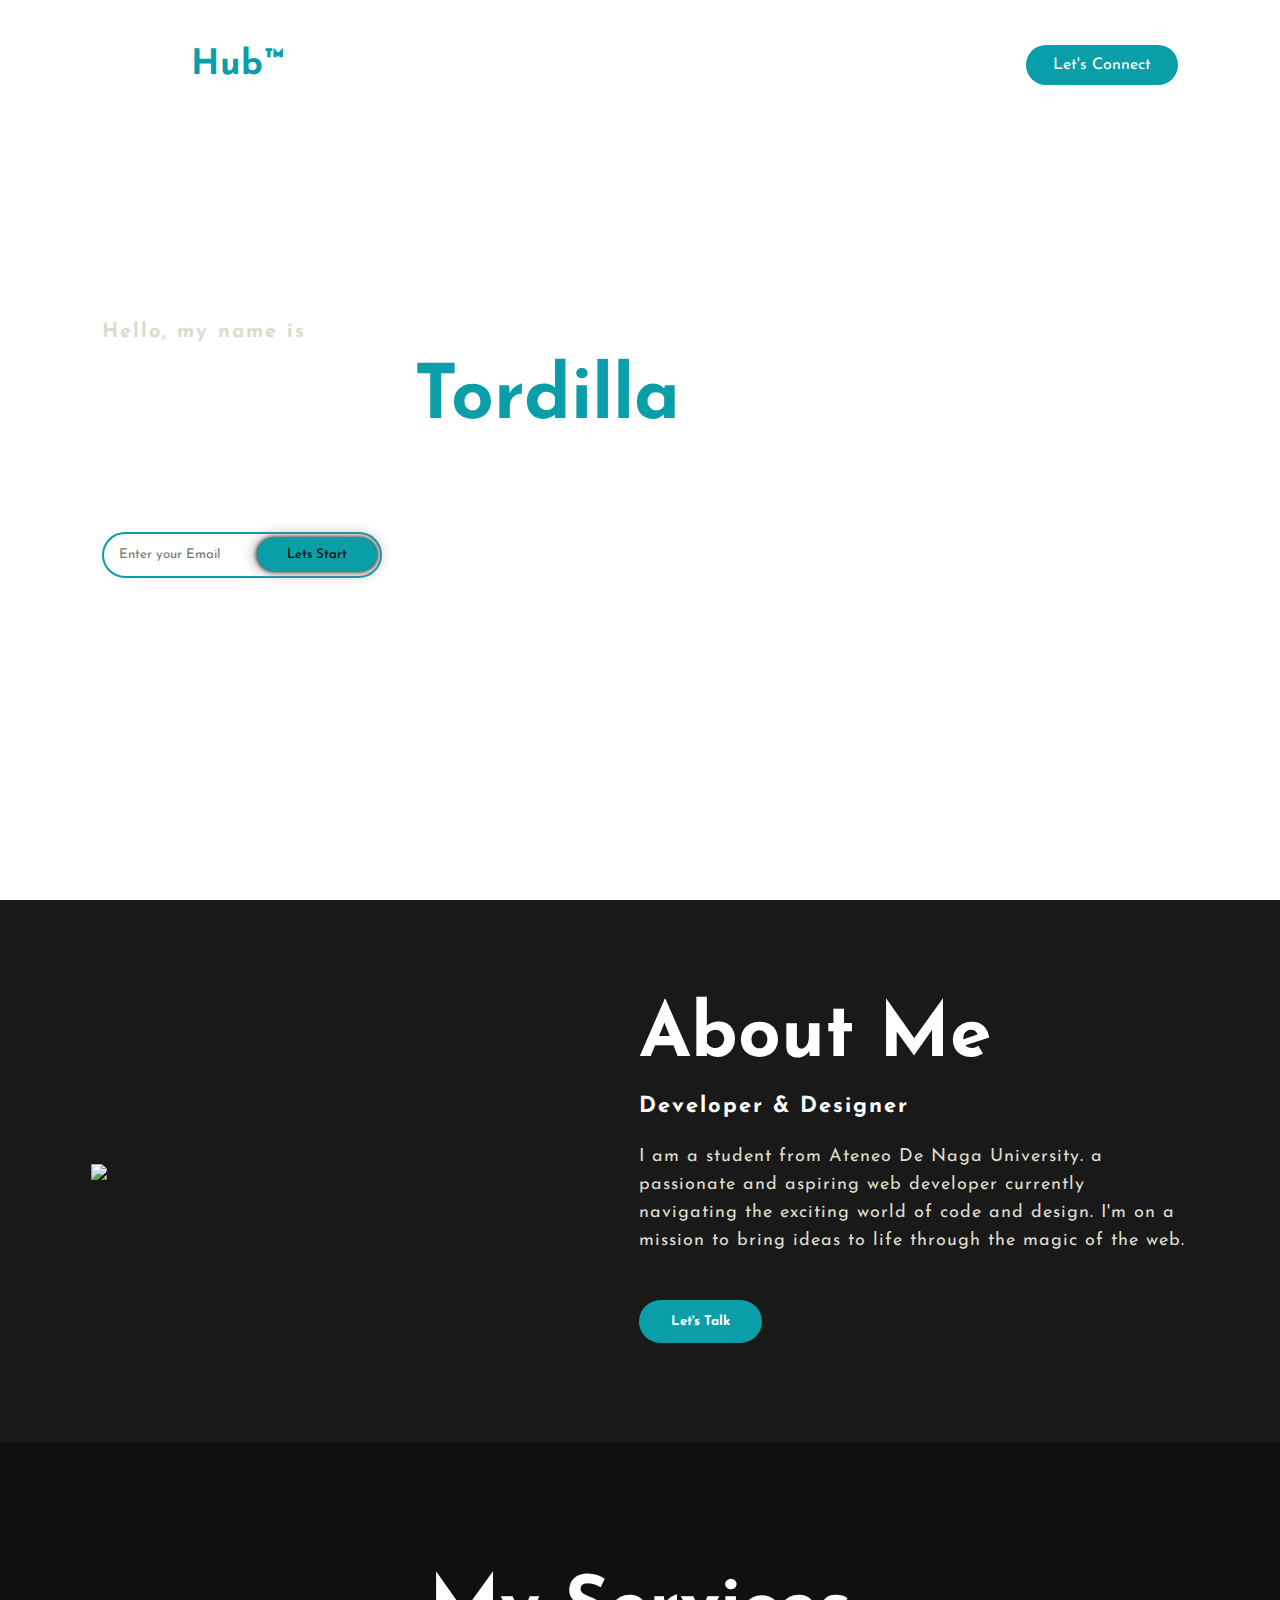
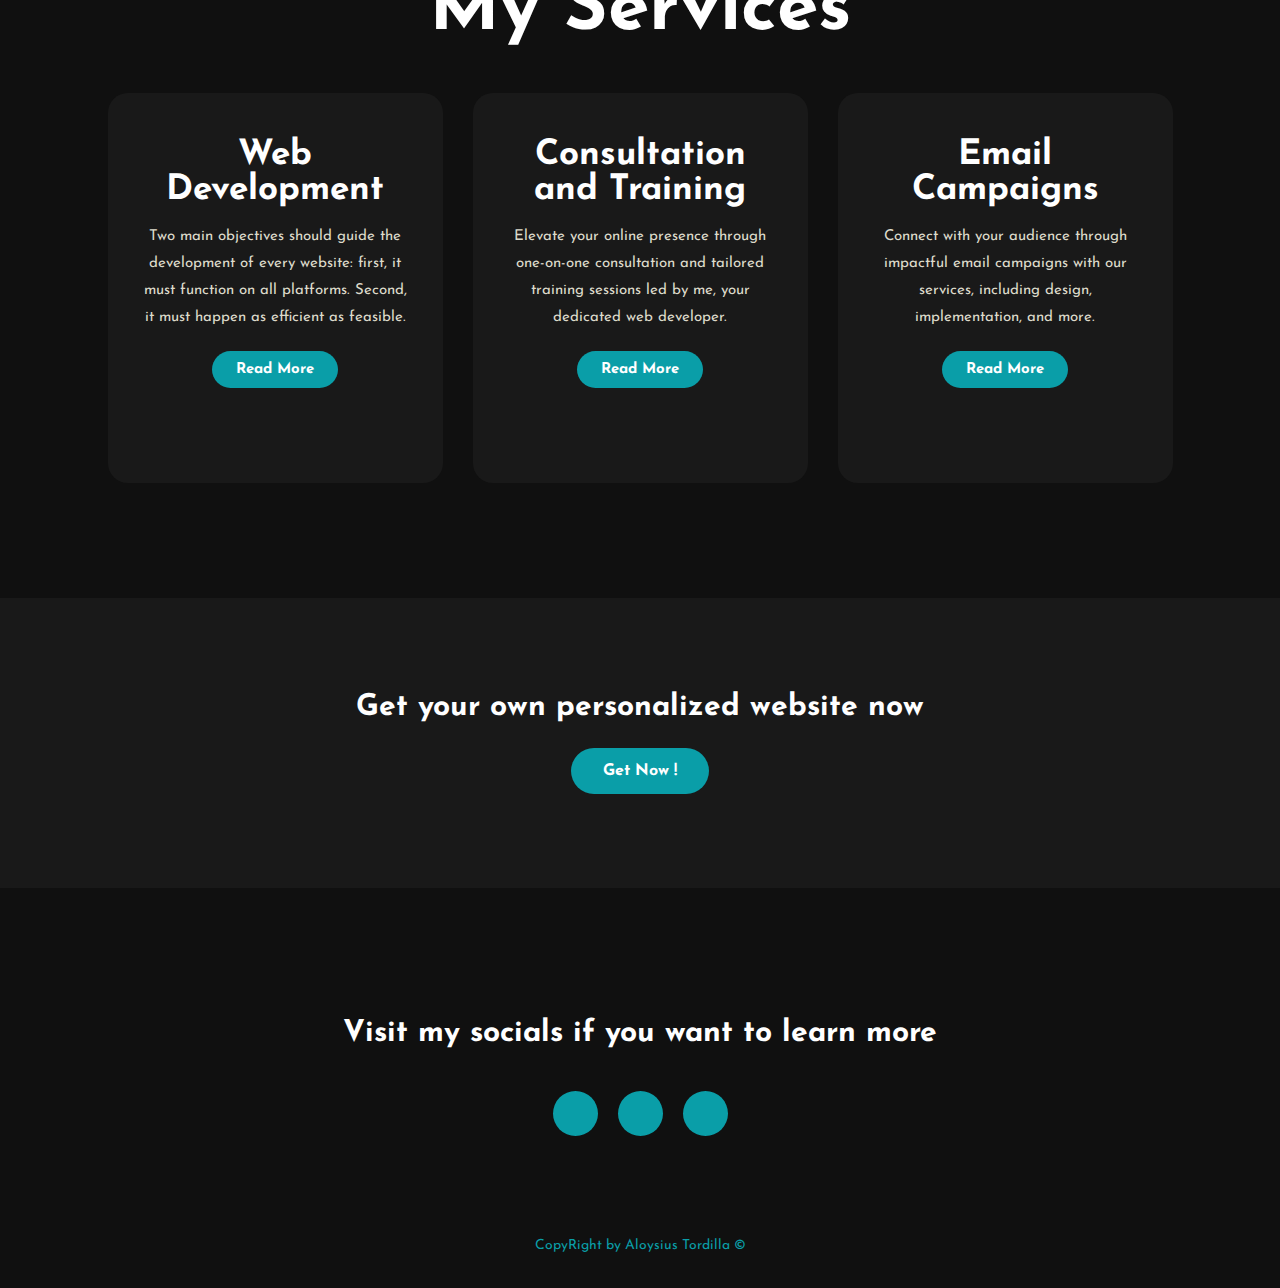
==== index.html @ 6c081125 "Update and rename portfolio.html to index.html" ====
<!DOCTYPE html>
<html lang="en">
  <head>
    <meta name="viewport" content="width=device-width, initial-scale=1">
    <title>Portfolio website</title>
    <link rel="stylesheet" type="text/css" href="style.css" />

    <link rel="preconnect" href="https://fonts.gstatic.com" />
    <link
      href="https://fonts.googleapis.com/css2?family=Josefin+Sans:ital,wght@0,100;0,200;0,300;0,400;0,500;0,600;0,700;1,100;1,200;1,300;1,400;1,500;1,600;1,700&displa
    y=swap"
      rel="stylesheet"
    />

    <link
      rel="stylesheet"
      href="https://cdnjs.cloudflare.com/ajax/libs/font-awesome/6.4.2/css/all.min.css"
      integrity="sha512-z3gLpd7yknf1YoNbCzqRKc4qyor8gaKU1qmn+CShxbuBusANI9QpRohGBreCFkKxLhei6S9CQXFEbbKuqLg0DA=="
      crossorigin="anonymous"
      referrerpolicy="no-referrer"
    />
  </head>
  <body>
    <section class="showcase">
    <div class="hero">
    
      <nav>
        <h2 class="logo">Code<span>Hub™</span></h2>
        <ul>
          <li><a href="#">Home</a></li>
          <li><a href="#about">About us</a></li>
          <li><a href="#service">Services</a></li>
          <li><a href="#skills">Skills</a></li>
          <li><a href="#contact-me">Contact Us</a></li>
        </ul>
        <a href="#" class="btn">Let's Connect</a>
      </nav>

      <div class="content">
        <h4>Hello, my name is</h4>
        <h1>Aloysius <span>Tordilla</span></h1>
        <h3>I'm a Web Developer.</h3>
        <div class="newslatter">
          <form>
            <input
              type="email"
              name="email"
              id="mail"
              placeholder="Enter your Email"
            />
            <input type="submit" name="submit" value="Lets Start" />
          </form>
        </div>
      </div>
    </div>
  </section>

    <section class="about" id="about">
      <div class="main">
        <img src="image/GIF.gif" />
        <div class="about-text">
          <h2>About Me</h2>
          <h5>Developer & Designer</h5>
          <p>
            I am a student from Ateneo De Naga University. a passionate and
            aspiring web developer currently navigating the exciting world of
            code and design. I'm on a mission to bring ideas to life through the
            magic of the web.
          </p>
          <button type="button">Let's Talk</button>
        </div>
      </div>
    </section>

    <div class="service" id="service">
      <div class="title">
        <h2>My Services</h2>
      </div>

      <div class="box">
        <div class="card">
          <i class="fa-brands fa-wordpress"></i>
          <h5>Web Development</h5>
          <div class="pra">
            <p>
              Two main objectives should guide the development of every website:
              first, it must function on all platforms. Second, it must happen
              as efficient as feasible.
            </p>

            <p style="text-align: center">
              <a class="button" href="#">Read More</a>
            </p>
          </div>
        </div>

        <div class="box">
          <div class="card">
            <i class="fa-solid fa-users"></i>
            <h5>Consultation and Training</h5>
            <div class="pra">
              <p>
                Elevate your online presence through one-on-one consultation and tailored training sessions led by me, your dedicated web developer.
              </p>

              <p style="text-align: center">
                <a class="button" href="#">Read More</a>
              </p>
            </div>
          </div>

          <div class="box">
            <div class="card">
              <i class="fa-solid fa-envelope"></i>
              <h5>Email Campaigns</h5>
              <div class="pra">
                <p>
                  Connect with your audience through impactful email campaigns with our services, including design, implementation, and more.
                </p>

                <p style="text-align: center">
                  <a class="button" href="#">Read More</a>
                </p>
              </div>
            </div>
          </div>
        </div>
      </div>
    </div>

    <div class="contact-me" id="contact-me">
      <p>Get your own personalized website now</p>
      <a class="button-two" href="#">Get Now !</a>
    </div>

    <footer>
      <p>Visit my socials if you want to learn more</p>
      <div class="social">
        <a href="#"><i class="fa-brands fa-square-facebook"></i></i></a>
        <a href="#"><i class="fa-brands fa-square-instagram"></i></a>
        <a href="#"><i class="fa-brands fa-square-x-twitter"></i></a>
      </div>
      <p class="end">CopyRight by Aloysius Tordilla © </p>
    </footer>



  </body>
</html>
---- style.css ----
* {
  padding: 0;
  margin: 0;
  font-family: "Josefin Sans", sans-serif;
  box-sizing: border-box;
}
.hero {
  height: 100vh;
  width: 100%;
  background-image: url(https://www.teahub.io/photos/full/94-941403_laptop-2560-x-1600.jpg);
  background-size: cover;
  background-position: center;
}

nav {
  display: flex;
  align-items: center;
  justify-content: space-between;
  padding-top: 45px;
  padding-left: 8%;
  padding-right: 8%;
}

.logo {
  color: white;
  font-size: 35px;
  letter-spacing: 1px;
  cursor: pointer;
}
span {
  color: #0a9ea8;
}
nav ul li {
  list-style-type: none;
  display: inline-block;
  padding: 10px 25px;
}
nav ul li a {
  color: white;
  text-decoration: none;
  font-weight: bold;
  text-transform: capitalize;
}
nav ul li a:hover {
  color: #0a9ea8;
  transition: 0.4s;
}
.btn {
  background-color: #0a9ea8;
  color: white;
  text-decoration: none;
  border: 2px solid transparent;
  padding: 10px 25px;
  border-radius: 30px;
  transition: transform 0.4s;
}
.btn:hover {
  transform: scale(1.2);
}

.content {
  position: absolute;
  top: 50%;
  left: 8%;
  transform: translateY(-50%);
}
h1 {
  color: white;
  margin: 20px 0px 20px;
  font-size: 75px;
}
h3 {
  color: white;
  font-size: 25px;
  margin-bottom: 50px;
}
h4 {
  color: #dddbcb;
  letter-spacing: 2px;
  font-size: 20px;
}
.newslatter form {
  max-width: 280px;
  width: 100%;
  position: relative;
}
.newslatter form input:first-child {
  display: inline-block;
  width: 100%;
  padding: 14px 30px 15px 15px; /* Reduced padding */
  border: 2px solid #0a9ea8;
  outline: none;
  border-radius: 30px;
}

.newslatter form input:last-child {
  position: absolute;
  display: inline-block;
  outline: none;
  border: none;
  padding: 10px 30px;
  border-radius: 30px;
  background-color: #0a9ea8;
  box-shadow: 0px 0px 5px #000, 0px 0px 15px #858585;
  top: 6px;
  right: 5px;
}

@media (max-width: 768px) {
  .hero {
    background-size: 300%;
    background-position: top;
  }

  nav {
    flex-direction: column;
    align-items: flex-start;
    padding-top: 20px;
  }

  .logo {
    font-size: 25px;
  }

  nav ul li {
    padding: 5px 15px;
  }

  h1 {
    font-size: 50px;
  }

  h3 {
    font-size: 18px;
  }
}

.about {
  width: 100%;
  padding: 100px 0px;
  background-color: #191919;
}
.about img {
  max-width: 430px;
  height: auto;
  width: 100%;
}
.about-text {
  max-width: 550px;
  width: 100%;
  display: grid;
  justify-items: start;
}

.main {
  max-width: 95%;
  margin: 0 auto;
  display: flex;
  align-items: center;
  justify-content: space-around;
  flex-wrap: wrap;
}
.about-text h2 {
  color: white;
  font-size: 75px;
  text-transform: capitalize;
  margin-bottom: 20px;
}
.about-text h5 {
  color: white;
  letter-spacing: 2px;
  font-size: 22px;
  margin-bottom: 25px;
  text-transform: capitalize;
}
.about-text p {
  color: #dddbcb;
  letter-spacing: 1px;
  line-height: 28px;
  font-size: 18px;
  margin-bottom: 45px;
}

button {
  background-color: #0a9ea8;
  color: white;
  text-decoration: none;
  border: 2px solid transparent;
  font-weight: bold;
  padding: 13px 30px;
  border-radius: 30px;
  transition: 0.4s;
  display: flex;
  justify-content: center;
  align-items: center;
}
button:hover {
  background-color: transparent;
  border: 2px solid #0a9ea8;
  cursor: pointer;
}

@media (max-width: 768px) {
  .about img {
    max-width: 200px;
  }
  .about-text h2 {
    font-size: 40px;
    padding: 20px;
  }
  .about-text h5 {
    font-size: 18px;
    padding: 20px;
  }
  .about-text p {
    font-size: 16px;
    padding: 20px;
  }
  .about-text-container {
    display: flex;
    flex-direction: column;
    align-items: start;
  }
  button {
    align-self: center;
    display: grid;
    justify-self: center;
  }
}

.service {
  background: #101010;
  width: 100%;
  padding: 100px 0px;
}

.title h2 {
  color: white;
  font-size: 75px;
  max-width: 95%;
  margin: 30px auto;
  text-align: center;
}

.box {
  display: flex;
  justify-content: center;
  align-items: center;
  min-height: 400px;
  flex-wrap: wrap;
  min-height: 400px;
}

.card {
  height: 390px;
  width: 335px;
  padding: 20px 35px;
  background: #191919;
  border-radius: 20px;
  margin: 15px;
  position: relative;
  overflow: hidden;
  text-align: center;
}

.card i {
  font-size: 50px;
  display: block;
  text-align: center;
  margin: 25px 0px;
  color: #0a9ea8;
}
h5 {
  color: white;
  font-size: 35px;
  margin-bottom: 15px;
}
.pra p {
  color: #dddbcb;
  font-size: 15px;
  line-height: 27px;
  margin-bottom: 25px;
}

.card .button {
  background-color: #0a9ea8;
  color: white;
  text-decoration: none;
  border: 2px solid transparent;
  font-weight: bold;
  padding: 9px 22px;
  border-radius: 30px;
  transition: 0.4s;
}

.card .button:hover {
  background-color: transparent;
  border: 2px solid #0a9ea8;
  cursor: pointer;
}

.contact-me {
  width: 100%;
  height: 290px;
  background: #191919;
  display: flex;
  align-items: center;
  flex-direction: column;
  justify-content: center;
}
.contact-me p {
  color: white;
  font-size: 30px;
  font-weight: bold;
  margin-bottom: 25px;
}

.contact-me .button-two {
  background-color: #0a9ea8;
  color: white;
  text-decoration: none;
  border: 2px solid transparent;
  font-weight: bold;
  padding: 13px 30px;
  border-radius: 30px;
  transition: 0.4s;
}

.contact-me .button-two:hover {
  background-color: transparent;
  border: 2px solid #0a9ea8;
  cursor: pointer;
}

footer {
  position: relative;
  width: 100%;
  height: 400px;
  background: #101010;
  display: flex;
  flex-direction: column;
  align-items: center;
  justify-content: center;
}

footer p:nth-child(1) {
  font-size: 30px;
  color: white;
  margin-bottom: 20px;
  font-weight: bold;
}

footer p:nth-child(2) {
  color: white;
  font-size: 15px;
  width: 500px;
  text-align: center;
  line-height: 26px;
}

.social {
  display: flex;
  flex-direction: row;
}

.social a {
  width: 45px;
  height: 45px;
  display: flex;
  align-items: center;
  justify-content: center;
  background: #0a9ea8;
  border-radius: 50%;
  margin: 22px 10px;
  color: white;
  text-decoration: none;
  font-size: 20px;
}

.social a :hover {
  transform: scale(1.3);
  transition: 0.3s;
}

.end {
  position: absolute;
  color: #0a9ea8;
  bottom: 35px;
  font-size: 14px;
}
@media (max-width: 600px) {
  .contact-me,
  footer {
    height: auto;
    padding: 20px;
    padding-bottom: 20px;
  }

  .contact-me p,
  footer p:nth-child(1) {
    font-size: 18px;
    margin-bottom: 15px;
  }

  .contact-me .button-two,
  .social a {
    padding: 10px 20px;
    border-radius: 25px;
    margin: 10px;
  }

  footer p:nth-child(2) {
    font-size: 14px;
    width: auto;
  }
  .end {
    margin-top: 20px;
  }
  .social {
    margin-bottom: 50px;
  }
}
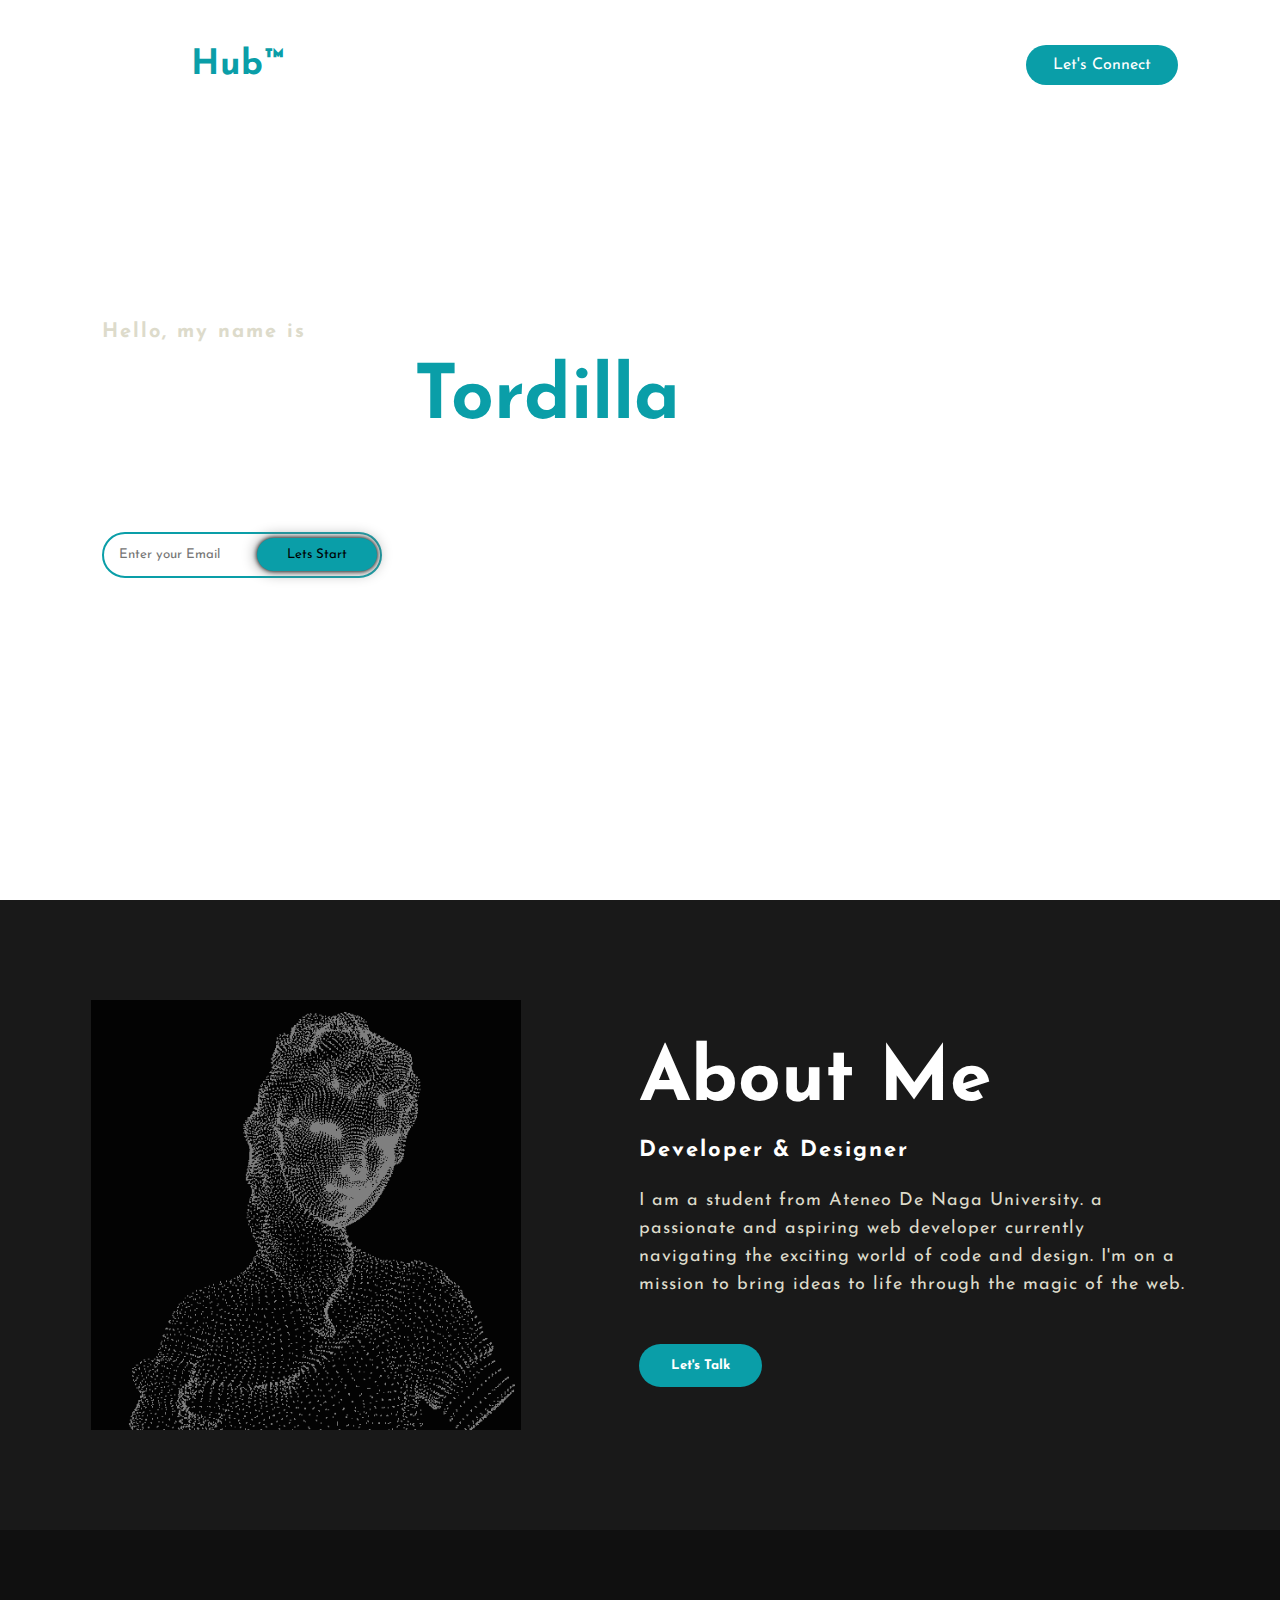
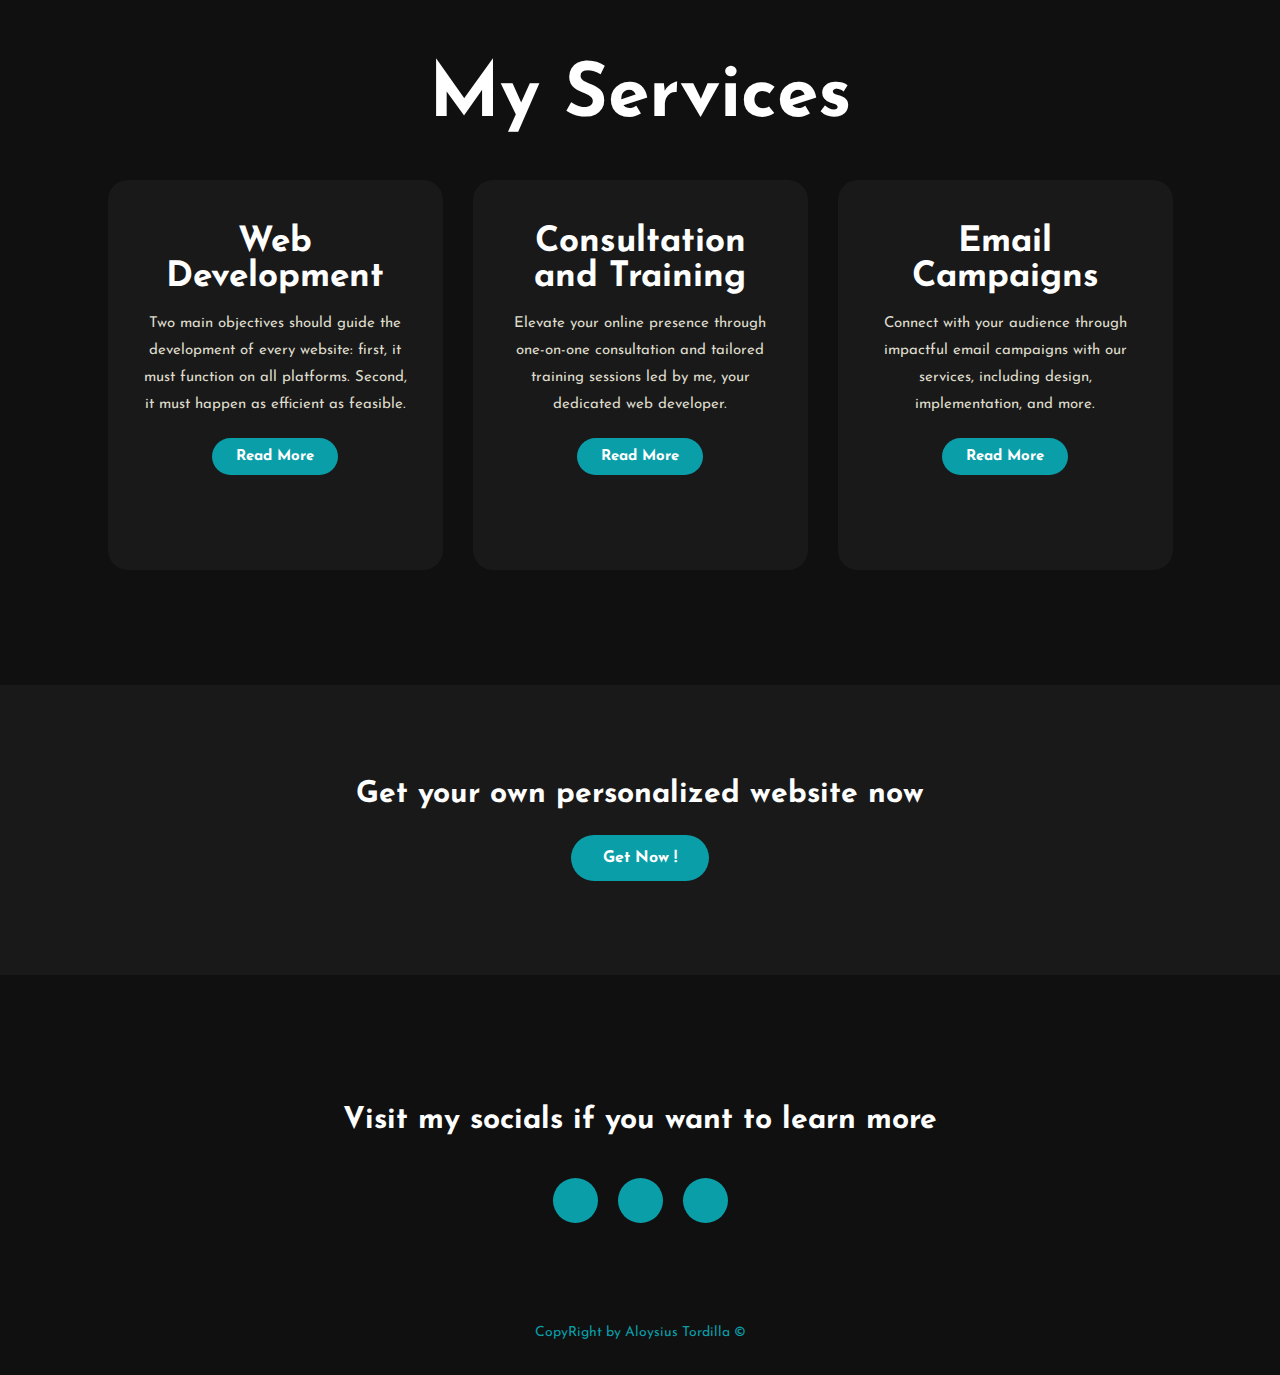
==== commit d83c3fbe: "Update index.html" ====
--- a/index.html
+++ b/index.html
@@ -57,7 +57,7 @@
 
     <section class="about" id="about">
       <div class="main">
-        <img src="image/GIF.gif" />
+        <img src="GIF.gif" />
         <div class="about-text">
           <h2>About Me</h2>
           <h5>Developer & Designer</h5>
